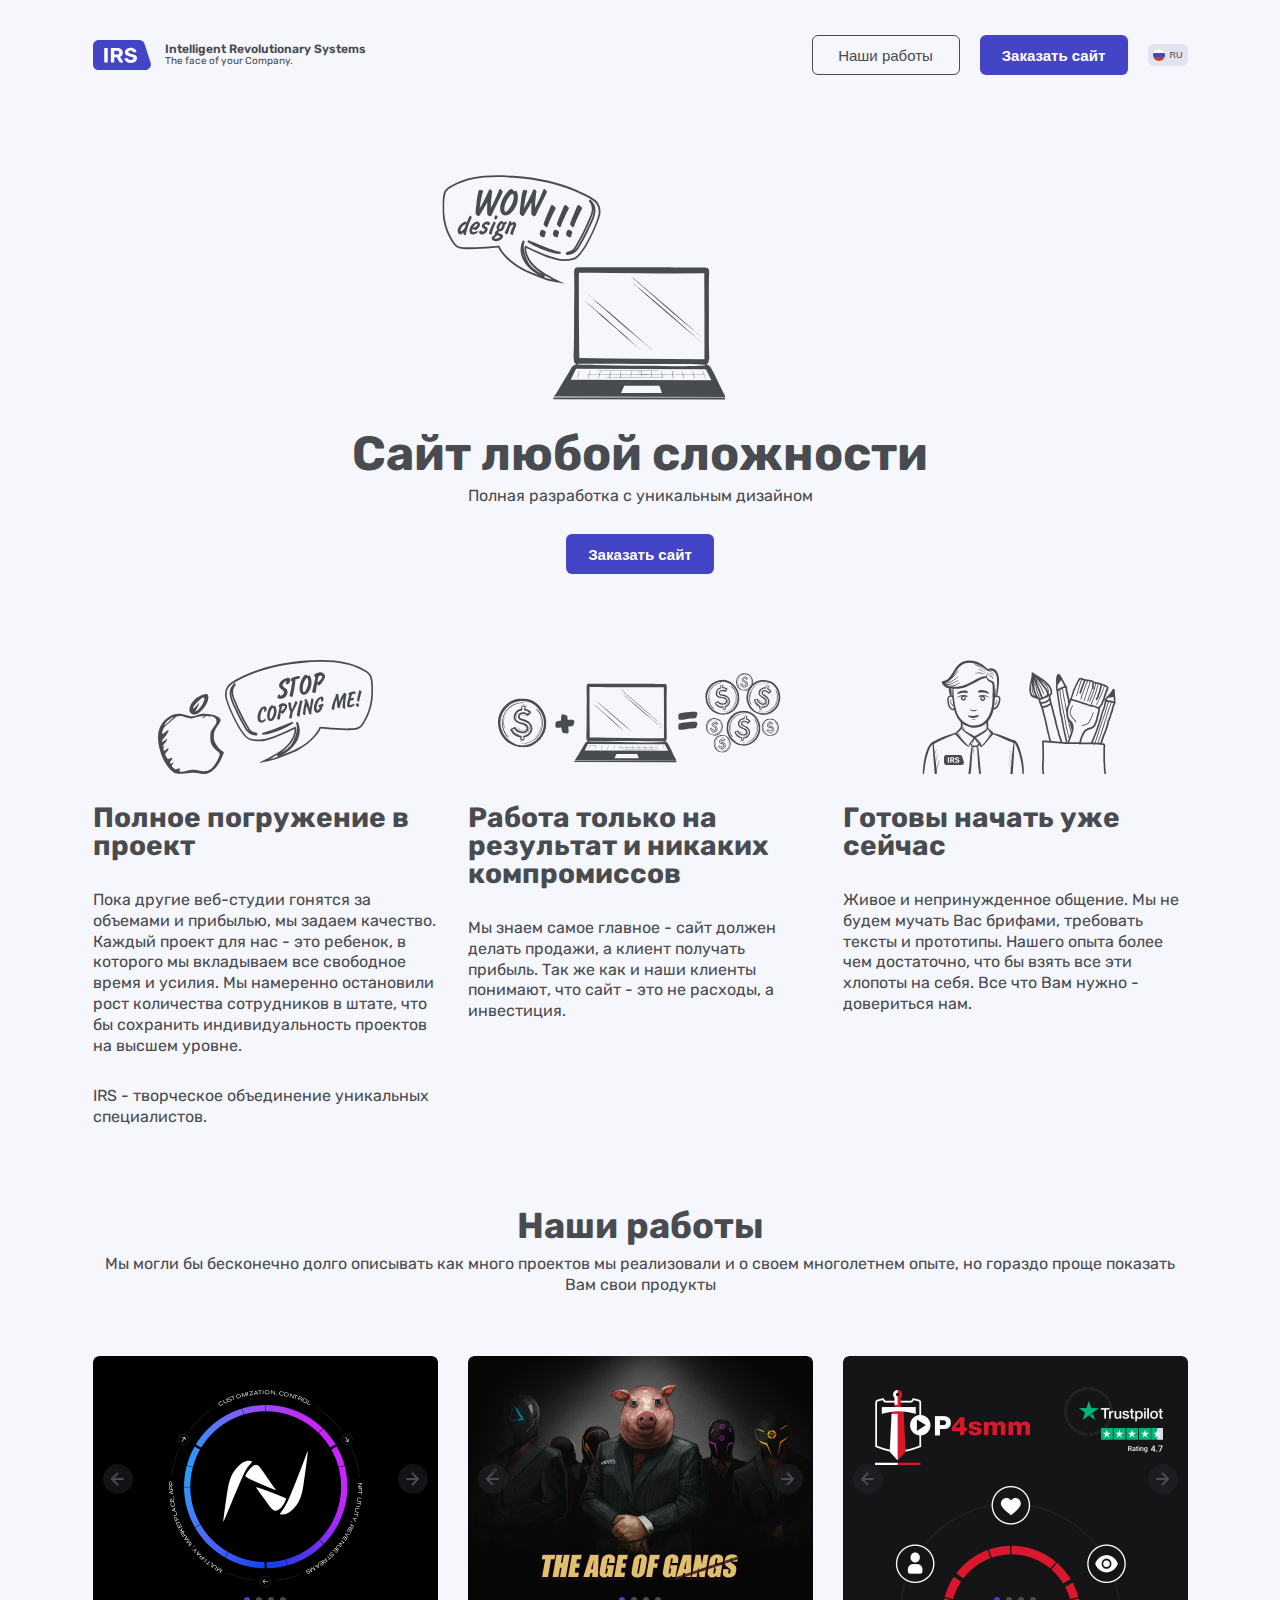
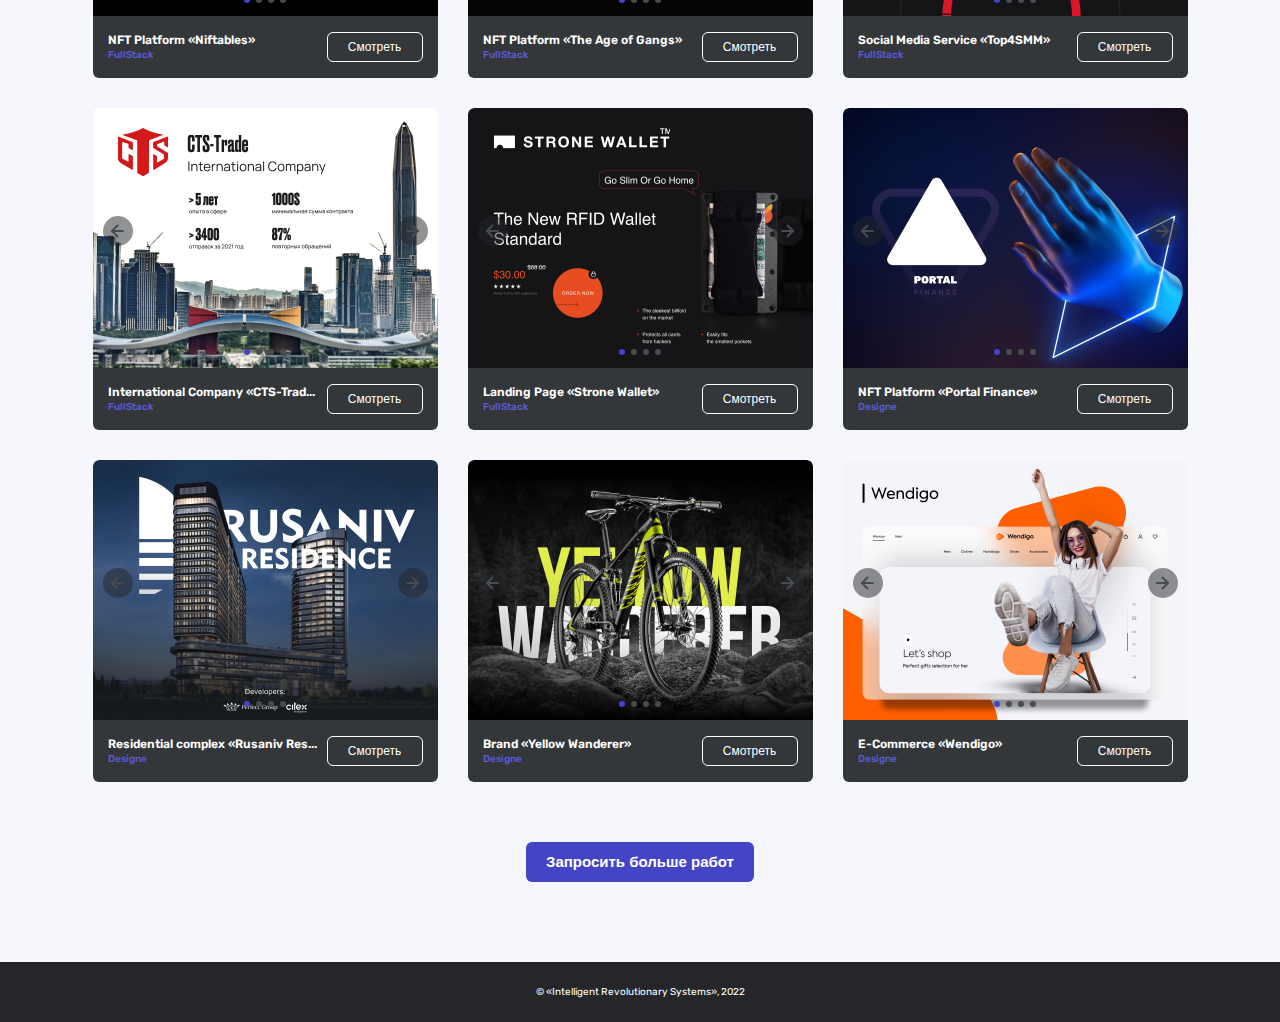
==== ru/index.html @ 2ea8321e "end" ====
<!DOCTYPE html>
<html lang="ru">

<head>
  <meta charset="UTF-8" />
  <meta http-equiv="X-UA-Compatible" content="IE=edge" />
  <meta name="viewport" content="width=device-width, initial-scale=1.0" />
  <title>Intelligent Revolutionary Systems</title>
  <link rel="stylesheet" href="../css/fonts.css" />
  <link rel="stylesheet" href="../css/style.css" />
  <link rel="stylesheet" href="../css/reset.css" />
  <link rel="stylesheet" href="../css/swiper.css" />
</head>

<body>
  <div class="social-container">
    <div class="social">
      <h2 class="social__title">Максимально <br> быстрая связь</h2>
      <span class="social__subtitle">Без ожидания</span>
      <div class="social__flex-container">

        <a href="https://wa.me/995591003896">
          <div class="social__flex-elem social__elem1">
            <div class="flex-elem__left-block">
              <img src="../img/social/whatsapp.svg" alt="whatsapp">
              <div class="span-container">
                 <span>WhatsApp</span>
              <span>+995 591 00 38 96</span>
              </div>
             
            </div>
            <img src="../img/social/whatsapp-qr.svg" class="flex-elem__qr">
          </div>
        </a>

        <a href="https://tlgg.ru/olegbtm">
          <div class="social__flex-elem social__elem2">
            <div class="flex-elem__left-block">
              <img src="../img/social/telegram.svg" alt="telegram">
              <div class="span-container">
              <span>Telegtam</span>
              <span>@olegbtm</span>
              </div>
            </div>
            <img src="../img/social/telegram-qr.svg" class="flex-elem__qr">
          </div>
        </a>

        <a href="webirsteam@gmail.com">
          <div class="social__flex-elem social__elem3">
            <div class="flex-elem__left-block">
              <img src="../img/social/mail.svg" alt="mail">
              <div class="span-container">
              <span>E-mail</span>
              <span>webirsteam@gmail.com</span>
              </div>
            </div>
            <img src="../img/social/mail-qr.svg" class="flex-elem__qr">
          </div>
        </a>

        <a href="https://www.instagram.com/webirs.io/">
          <div class="social__flex-elem social__elem4">
            <div class="flex-elem__left-block">
              <img src="../img/social/instagram.svg" alt="instagram">
              <div class="span-container">
              <span>Instagram</span>
              <span>@webIRS.io</span>
              </div>
            </div>
            <img src="../img/social/instagram-qr.svg" class="flex-elem__qr">
          </div>
        </a>

        <a href="https://www.behance.net/qipeer">
          <div class="social__flex-elem social__elem5">
            <div class="flex-elem__left-block">
              <img src="../img/social/behance.svg" alt="behance">
              <div class="span-container">
              <span>Behance</span>
              <span>@qipeer</span>
              </div>
            </div>
            <img src="../img/social/behance-qr.svg" class="flex-elem__qr">
          </div>
        </a>

      </div>
    </div>
  </div>
  <div class="wrapper">

    <header class="header container">
      <div class="language">
        <div class="language__ru">
        <img src="../img/header/ru.svg" alt="ru">
        <span>Русский</span>
      </div>
        <div onclick="document.location='../index.html'" class="language__en">
        <img src="../img/header/en.svg" alt="en">
        <span>English</span>
      </div>
      </div>
      <div class="header__left-block">
        <img src="../img/header/logo.svg" alt="irs" />
        <div class="header__logo-title">
          <span>Intelligent Revolutionary Systems</span>
          <span>The face of your Company.</span>
        </div>
      </div>
      <div class="header__right-block">
        <button onclick="document.location='#portfolio'">Наши работы</button>
        <button class="connection">Заказать сайт</button>
        <button class="lang_button">
          <img src="../img/header/ru.svg" alt="ru" />
          RU
        </button>
      </div>
    </header>
    <main class="main container">
      <img class="main__logo" src="../img/main/main-logo.svg" alt="design" />
      <h1 class="main__title">Сайт любой сложности</h1>
      <span class="main__subtitle">Полная разработка с уникальным дизайном</span>
      <button class="main__button connection">Заказать сайт</button>
    </main>
    <div class="about container">
      <div class="about__elem">
        <img src="../img/about/about-elem1.svg" />
        <h2>Полное погружение в проект</h2>
        <p>
          Пока другие веб-студии гонятся за объемами и прибылью, мы задаем
          качество. Каждый проект для нас - это ребенок, в которого мы
          вкладываем все свободное время и усилия. Мы намеренно остановили
          рост количества сотрудников в штате, что бы сохранить
          индивидуальность проектов на высшем уровне.
        </p>
        <p>IRS - творческое объединение уникальных специалистов.</p>
      </div>
      <div class="about__elem">
        <img src="../img/about/about-elem2.svg" />
        <h2>Работа только на результат и никаких компромиссов</h2>
        <p>
          Мы знаем самое главное - сайт должен делать продажи, а клиент
          получать прибыль. Так же как и наши клиенты понимают, что сайт - это
          не расходы, а инвестиция.
        </p>
      </div>
      <div class="about__elem">
        <img src="../img/about/about-elem3.svg" />
        <h2>Готовы начать уже сейчас</h2>
        <p>
          Живое и непринужденное общение. Мы не будем мучать Вас брифами,
          требовать тексты и прототипы. Нашего опыта более чем достаточно, что
          бы взять все эти хлопоты на себя. Все что Вам нужно - довериться
          нам.
        </p>
      </div>
    </div>
    <div class="portfolio container" id="portfolio">
      <h2 class="portfolio__title">Наши работы</h2>
      <span class="portfolio__subtitle">Мы могли бы бесконечно долго описывать как много проектов мы
        реализовали и о своем многолетнем опыте, но гораздо проще показать Вам
        свои продукты</span>
      <div class="portfolio__flex-container">
        <a href="https://www.niftables.com/" target="_blank">
        <div class="flex-elem">
          <div class="flex-elem__slider swiper">
            <div class="swiper-wrapper">
              <div class="swiper-slide">
                <img src="../img/portfolio/elem1/slide1.png" alt="" />
              </div>
              <div class="swiper-slide">
                <img src="../img/portfolio/elem1/slide2.png" alt="" />
              </div>
              <div class="swiper-slide">
                <img src="../img/portfolio/elem1/slide3.png" alt="" />
              </div>
              <div class="swiper-slide">
                <img src="../img/portfolio/elem1/slide4.png" alt="" />
              </div>
            </div>
            <div class="swiper-pagination"></div>
            <div class="swiper-button-prev"></div>
            <div class="swiper-button-next"></div>
          </div>
          <div class="flex-elem__information">
            <div class="flex-elem__description">
              <span class="flex-elem__title">NFT Platform «Niftables»</span>
              <span class="flex-elem__subtitle">FullStack</span>
            </div>
            <button class="flex-elem__button">Смотреть</button>
          </div>
        </div>
      </a>

      <a href="https://theageofgangs.io/" target="_blank">
        <div class="flex-elem">
          <div class="flex-elem__slider swiper">
            <div class="swiper-wrapper">
              <div class="swiper-slide">
                <img src="../img/portfolio/elem2/slide1.png" alt="" />
              </div>
              <div class="swiper-slide">
                <img src="../img/portfolio/elem2/slide2.png" alt="" />
              </div>
              <div class="swiper-slide">
                <img src="../img/portfolio/elem2/slide3.png" alt="" />
              </div>
              <div class="swiper-slide">
                <img src="../img/portfolio/elem2/slide4.png" alt="" />
              </div>
            </div>
            <div class="swiper-pagination"></div>
            <div class="swiper-button-prev"></div>
            <div class="swiper-button-next"></div>
          </div>
          <div class="flex-elem__information">
            <div class="flex-elem__description">
              <span class="flex-elem__title">NFT Platform «The Age of Gangs»</span>
              <span class="flex-elem__subtitle">FullStack</span>
            </div>
            <button class="flex-elem__button">Смотреть</button>
          </div>
        </div>
      </a>

      <a href="https://top4smm.com/" target="_blank">
        <div class="flex-elem">
          <div class="flex-elem__slider swiper">
            <div class="swiper-wrapper">
              <div class="swiper-slide">
                <img src="../img/portfolio/elem3/slide1.png" alt="" />
              </div>
              <div class="swiper-slide">
                <img src="../img/portfolio/elem3/slide2.png" alt="" />
              </div>
              <div class="swiper-slide">
                <img src="../img/portfolio/elem3/slide3.png" alt="" />
              </div>
              <div class="swiper-slide">
                <img src="../img/portfolio/elem3/slide4.png" alt="" />
              </div>
            </div>
            <div class="swiper-pagination"></div>
            <div class="swiper-button-prev"></div>
            <div class="swiper-button-next"></div>
          </div>
          <div class="flex-elem__information">
            <div class="flex-elem__description">
              <span class="flex-elem__title">Social Media Service «Top4SMM»</span>
              <span class="flex-elem__subtitle">FullStack</span>
            </div>
            <button class="flex-elem__button">Смотреть</button>
          </div>
        </div>
      </a>

      <a href="https://cts-trade.com/" target="_blank">
        <div class="flex-elem">
          <div class="flex-elem__slider swiper">
            <div class="swiper-wrapper">
              <div class="swiper-slide">
                <img src="../img/portfolio/elem4/slide1.png" alt="" />
              </div>
              <div class="swiper-slide">
                <img src="../img/portfolio/elem4/slide2.png" alt="" />
              </div>
              <div class="swiper-slide">
                <img src="../img/portfolio/elem4/slide3.png" alt="" />
              </div>
              <div class="swiper-slide">
                <img src="../img/portfolio/elem4/slide4.png" alt="" />
              </div>
            </div>
            <div class="swiper-pagination"></div>
            <div class="swiper-button-prev"></div>
            <div class="swiper-button-next"></div>
          </div>
          <div class="flex-elem__information">
            <div class="flex-elem__description">
              <span class="flex-elem__title">International Company «CTS-Trad...</span>
              <span class="flex-elem__subtitle">FullStack</span>
            </div>
            <button class="flex-elem__button">Смотреть</button>
          </div>
        </div>
      </a>

      <a href="https://stronewallet.com/" target="_blank">
        <div class="flex-elem">
          <div class="flex-elem__slider swiper">
            <div class="swiper-wrapper">
              <div class="swiper-slide">
                <img src="../img/portfolio/elem5/slide1.png" alt="" />
              </div>
              <div class="swiper-slide">
                <img src="../img/portfolio/elem5/slide2.png" alt="" />
              </div>
              <div class="swiper-slide">
                <img src="../img/portfolio/elem5/slide3.png" alt="" />
              </div>
              <div class="swiper-slide">
                <img src="../img/portfolio/elem5/slide4.png" alt="" />
              </div>
            </div>
            <div class="swiper-pagination"></div>
            <div class="swiper-button-prev"></div>
            <div class="swiper-button-next"></div>
          </div>
          <div class="flex-elem__information">
            <div class="flex-elem__description">
              <span class="flex-elem__title">Landing Page «Strone Wallet»</span>
              <span class="flex-elem__subtitle">FullStack</span>
            </div>
            <button class="flex-elem__button">Смотреть</button>
          </div>
        </div>
      </a>

      <a href="https://www.behance.net/gallery/133855119/Portal-Finance-NFT" target="_blank">
        <div class="flex-elem">
          <div class="flex-elem__slider swiper">
            <div class="swiper-wrapper">
              <div class="swiper-slide">
                <img src="../img/portfolio/elem6/slide1.png" alt="" />
              </div>
              <div class="swiper-slide">
                <img src="../img/portfolio/elem6/slide2.png" alt="" />
              </div>
              <div class="swiper-slide">
                <img src="../img/portfolio/elem6/slide3.png" alt="" />
              </div>
              <div class="swiper-slide">
                <img src="../img/portfolio/elem6/slide4.png" alt="" />
              </div>
            </div>
            <div class="swiper-pagination"></div>
            <div class="swiper-button-prev"></div>
            <div class="swiper-button-next"></div>
          </div>
          <div class="flex-elem__information">
            <div class="flex-elem__description">
              <span class="flex-elem__title">NFT Platform «Portal Finance»</span>
              <span class="flex-elem__subtitle">Designe</span>
            </div>
            <button class="flex-elem__button">Смотреть</button>
          </div>
        </div>
      </a>

      <a href="https://www.behance.net/gallery/110155755/Rusaniv-Residence" target="_blank">
        <div class="flex-elem">
          <div class="flex-elem__slider swiper">
            <div class="swiper-wrapper">
              <div class="swiper-slide">
                <img src="../img/portfolio/elem7/slide1.png" alt="" />
              </div>
              <div class="swiper-slide">
                <img src="../img/portfolio/elem7/slide2.png" alt="" />
              </div>
              <div class="swiper-slide">
                <img src="../img/portfolio/elem7/slide3.png" alt="" />
              </div>
              <div class="swiper-slide">
                <img src="../img/portfolio/elem7/slide4.png" alt="" />
              </div>
            </div>
            <div class="swiper-pagination"></div>
            <div class="swiper-button-prev"></div>
            <div class="swiper-button-next"></div>
          </div>
          <div class="flex-elem__information">
            <div class="flex-elem__description">
              <span class="flex-elem__title">Residential complex «Rusaniv Res...</span>
              <span class="flex-elem__subtitle">Designe</span>
            </div>
            <button class="flex-elem__button">Смотреть</button>
          </div>
        </div>
      </a>

      <a href="https://www.behance.net/gallery/110313809/Yellow-Wanderer" target="_blank">
        <div class="flex-elem">
          <div class="flex-elem__slider swiper">
            <div class="swiper-wrapper">
              <div class="swiper-slide">
                <img src="../img/portfolio/elem8/slide1.png" alt="" />
              </div>
              <div class="swiper-slide">
                <img src="../img/portfolio/elem8/slide2.png" alt="" />
              </div>
              <div class="swiper-slide">
                <img src="../img/portfolio/elem8/slide3.png" alt="" />
              </div>
              <div class="swiper-slide">
                <img src="../img/portfolio/elem8/slide4.png" alt="" />
              </div>
            </div>
            <div class="swiper-pagination"></div>
            <div class="swiper-button-prev"></div>
            <div class="swiper-button-next"></div>
          </div>
          <div class="flex-elem__information">
            <div class="flex-elem__description">
              <span class="flex-elem__title">Brand «Yellow Wanderer»</span>
              <span class="flex-elem__subtitle">Designe</span>
            </div>
            <button class="flex-elem__button">Смотреть</button>
          </div>
        </div>
      </a>

      <a href="https://www.behance.net/gallery/109546299/Wendigo" target="_blank">
        <div class="flex-elem">
          <div class="flex-elem__slider swiper">
            <div class="swiper-wrapper">
              <div class="swiper-slide">
                <img src="../img/portfolio/elem9/slide1.png" alt="" />
              </div>
              <div class="swiper-slide">
                <img src="../img/portfolio/elem9/slide2.png" alt="" />
              </div>
              <div class="swiper-slide">
                <img src="../img/portfolio/elem9/slide3.png" alt="" />
              </div>
              <div class="swiper-slide">
                <img src="../img/portfolio/elem9/slide4.png" alt="" />
              </div>
            </div>
            <div class="swiper-pagination"></div>
            <div class="swiper-button-prev"></div>
            <div class="swiper-button-next"></div>
          </div>
          <div class="flex-elem__information">
            <div class="flex-elem__description">
              <span class="flex-elem__title">E-Commerce «Wendigo»</span>
              <span class="flex-elem__subtitle">Designe</span>
            </div>
            <button class="flex-elem__button">Смотреть</button>
          </div>
        </div>
      </a>

      </div>
      <button class="portfolio__button connection">Запросить больше работ</button>
    </div>
    <footer class="footer">
      <span class="footer__description">© «Intelligent Revolutionary Systems», 2022</span>
    </footer>
  </div>
  <div class="wrapper-mobile">
    <header class="header-mobile">
      <div class="language">
        <div class="language__ru">
        <img src="../img/header/ru.svg" alt="ru">
        <span>Русский</span>
      </div>
        <div onclick="document.location='../index.html'" class="language__en">
        <img src="../img/header/en.svg" alt="en">
        <span>English</span>
      </div>
      </div>
      <div class="header-mobile__left-block">
        <img src="../img/header/logo.svg" alt="irs" />
        <div class="header__logo-title">
          <span>Intelligent Revolutionary Systems</span>
          <span>The face of your Company.</span>
        </div>
      </div>
      <div class="header-mobile__right-block">
        <button class="lang_button">
          <img src="../img/header/ru.svg" alt="ru" />
          RU
        </button>
      </div>
    </header>
    <main class="main-mobile">
      <div class="swiper main-mobile__slider">
        <!-- Дополнительная обязательная оболочка -->
        <div class="swiper-wrapper">
          <!-- Слайды -->
          <div class="swiper-slide">
            <img class="main-mobile__logo" src="../img/main/main-logo.svg" alt="design" />
            <h1 class="main-mobile__title">Сайт любой сложности</h1>
            <span class="main-mobile__subtitle">
              Полная разработка с уникальным дизайном</span>
            <img src="../img/main/hand.svg" alt="hand" class="hand">
          </div>
          <div class="swiper-slide">
            <img class="main-mobile__slide-logo" src="../img/about/about-elem1.svg">
            <h2>Полное погружение в проект</h2>
            <p>Пока другие веб-студии гонятся за объемами и прибылью, <span>мы задаем качество.</span> Каждый проект для
              нас - это
              ребенок, в которого мы вкладываем все свободное время и усилия. Мы намеренно остановили рост количества
              сотрудников в штате, что бы сохранить индивидуальность проектов на высшем уровне. </p>
            <p>
              IRS - творческое объединение уникальных специалистов. </p>
          </div>
          <div class="swiper-slide">
            <img class="main-mobile__slide-logo" src="../img/about/about-elem2.svg">
            <h2>Работа только на результат и никаких компромиссов</h2>
            <p>Мы знаем самое главное - сайт должен делать продажи, а клиент получать прибыль. Так же как и наши клиенты
              понимают, что сайт - это не расходы, а инвестиция. </p>
          </div>
          <div class="swiper-slide">
            <img class="main-mobile__slide-logo" src="../img/about/about-elem3.svg">
            <h2>Готовы начать уже сейчас</h2>
            <p>Живое и непринужденное общение. Мы не будем мучать Вас брифами, требовать тексты и прототипы. Нашего
              опыта более чем достаточно, что бы взять все эти хлопоты на себя. Все что Вам нужно - довериться нам. </p>
          </div>
        </div>
        <!-- Если нам нужна нумерация страниц -->
        <div class="swiper-pagination mobile-pagination"></div>
      </div>
    </main>
    <footer class="footer-mobile">
      <button class="connection" >Заказать сайт</button>
      <button onclick="document.location='../portfolio.html'">Наши работы</button>
    </footer>


  </div>
  </div>
  <script src="../swiper.js"></script>
  <script src="../script.js"></script>
</body>

</html>
---- css/fonts.css ----
/* rubik-regular - latin_cyrillic */
@font-face {
    font-family: "Rubik";
    font-style: normal;
    font-weight: 400;
    src: url("../fonts/rubik-v19-latin_cyrillic-regular.eot"); /* IE9 Compat Modes */
    src: local(""),
      url("../fonts/rubik-v19-latin_cyrillic-regular.eot?#iefix")
        format("embedded-opentype"),
      /* IE6-IE8 */ url("../fonts/rubik-v19-latin_cyrillic-regular.woff2")
        format("woff2"),
      /* Super Modern Browsers */
        url("../fonts/rubik-v19-latin_cyrillic-regular.woff") format("woff"),
      /* Modern Browsers */ url("../fonts/rubik-v19-latin_cyrillic-regular.ttf")
        format("truetype"),
      /* Safari, Android, iOS */
        url("../fonts/rubik-v19-latin_cyrillic-regular.svg#Rubik") format("svg"); /* Legacy iOS */
  }
  /* rubik-500 - latin_cyrillic */
  @font-face {
    font-family: "Rubik";
    font-style: normal;
    font-weight: 500;
    src: url("../fonts/rubik-v19-latin_cyrillic-500.eot"); /* IE9 Compat Modes */
    src: local(""),
      url("../fonts/rubik-v19-latin_cyrillic-500.eot?#iefix")
        format("embedded-opentype"),
      /* IE6-IE8 */ url("../fonts/rubik-v19-latin_cyrillic-500.woff2")
        format("woff2"),
      /* Super Modern Browsers */
        url("../fonts/rubik-v19-latin_cyrillic-500.woff") format("woff"),
      /* Modern Browsers */ url("../fonts/rubik-v19-latin_cyrillic-500.ttf")
        format("truetype"),
      /* Safari, Android, iOS */
        url("../fonts/rubik-v19-latin_cyrillic-500.svg#Rubik") format("svg"); /* Legacy iOS */
  }
  /* rubik-600 - latin_cyrillic */
  @font-face {
    font-family: "Rubik";
    font-style: normal;
    font-weight: 600;
    src: url("../fonts/rubik-v19-latin_cyrillic-600.eot"); /* IE9 Compat Modes */
    src: local(""),
      url("../fonts/rubik-v19-latin_cyrillic-600.eot?#iefix")
        format("embedded-opentype"),
      /* IE6-IE8 */ url("../fonts/rubik-v19-latin_cyrillic-600.woff2")
        format("woff2"),
      /* Super Modern Browsers */
        url("../fonts/rubik-v19-latin_cyrillic-600.woff") format("woff"),
      /* Modern Browsers */ url("../fonts/rubik-v19-latin_cyrillic-600.ttf")
        format("truetype"),
      /* Safari, Android, iOS */
        url("../fonts/rubik-v19-latin_cyrillic-600.svg#Rubik") format("svg"); /* Legacy iOS */
  }
  /* rubik-700 - latin_cyrillic */
  @font-face {
    font-family: "Rubik";
    font-style: normal;
    font-weight: 700;
    src: url("../fonts/rubik-v19-latin_cyrillic-700.eot"); /* IE9 Compat Modes */
    src: local(""),
      url("../fonts/rubik-v19-latin_cyrillic-700.eot?#iefix")
        format("embedded-opentype"),
      /* IE6-IE8 */ url("../fonts/rubik-v19-latin_cyrillic-700.woff2")
        format("woff2"),
      /* Super Modern Browsers */
        url("../fonts/rubik-v19-latin_cyrillic-700.woff") format("woff"),
      /* Modern Browsers */ url("../fonts/rubik-v19-latin_cyrillic-700.ttf")
        format("truetype"),
      /* Safari, Android, iOS */
        url("../fonts/rubik-v19-latin_cyrillic-700.svg#Rubik") format("svg"); /* Legacy iOS */
  }
---- css/style.css ----
@-webkit-keyframes hand {
  0% {
    -webkit-transform: translateY(0px);
            transform: translateY(0px);
  }
  50% {
    -webkit-transform: translateY(20px);
            transform: translateY(20px);
  }
  100% {
    -webkit-transform: translateY(0px);
            transform: translateY(0px);
  }
}

@keyframes hand {
  0% {
    -webkit-transform: translateY(0px);
            transform: translateY(0px);
  }
  50% {
    -webkit-transform: translateY(20px);
            transform: translateY(20px);
  }
  100% {
    -webkit-transform: translateY(0px);
            transform: translateY(0px);
  }
}

.container {
  width: 1095px;
  margin: 0 auto;
}

a {
  text-decoration: none;
}

a :focus {
  outline: 0;
}

button {
  cursor: pointer;
  padding: 0;
  display: -webkit-box;
  display: -ms-flexbox;
  display: flex;
  -webkit-box-align: center;
      -ms-flex-align: center;
          align-items: center;
  -webkit-box-pack: center;
      -ms-flex-pack: center;
          justify-content: center;
  -webkit-transition: 0.3s;
  transition: 0.3s;
}

* {
  -webkit-box-sizing: border-box;
          box-sizing: border-box;
  -webkit-tap-highlight-color: rgba(0, 0, 0, 0);
}

body {
  background-color: #F6F6FD;
  font-family: Rubik;
  font-style: normal;
  color: #484b50;
}

body .wrapper-mobile {
  position: relative;
  display: none;
  padding: 0 15px 15px 15px;
  width: 100%;
  height: calc(var(--vh, 1vh) * 100);
  -webkit-box-orient: vertical;
  -webkit-box-direction: normal;
      -ms-flex-direction: column;
          flex-direction: column;
  -webkit-box-pack: justify;
      -ms-flex-pack: justify;
          justify-content: space-between;
}

body .wrapper-mobile .header-mobile {
  height: 62px;
  display: -webkit-box;
  display: -ms-flexbox;
  display: flex;
  -webkit-box-pack: justify;
      -ms-flex-pack: justify;
          justify-content: space-between;
  -webkit-box-align: center;
      -ms-flex-align: center;
          align-items: center;
}

body .wrapper-mobile .header-mobile .language {
  position: absolute;
  display: none;
  -webkit-box-orient: vertical;
  -webkit-box-direction: normal;
      -ms-flex-direction: column;
          flex-direction: column;
  right: 15px;
  top: 41px;
  z-index: 2;
  background: #E3E3F0;
  border-radius: 6px;
}

body .wrapper-mobile .header-mobile .language.active {
  display: -webkit-box;
  display: -ms-flexbox;
  display: flex;
}

body .wrapper-mobile .header-mobile .language .language__ru,
body .wrapper-mobile .header-mobile .language .language__en {
  width: 130px;
  height: 40px;
  display: -webkit-box;
  display: -ms-flexbox;
  display: flex;
  -webkit-box-align: center;
      -ms-flex-align: center;
          align-items: center;
  gap: 10px;
  padding: 0 15px;
}

body .wrapper-mobile .header-mobile .language .language__ru img,
body .wrapper-mobile .header-mobile .language .language__en img {
  width: 18px;
  border-radius: 100%;
}

body .wrapper-mobile .header-mobile .language .language__ru span,
body .wrapper-mobile .header-mobile .language .language__en span {
  font-weight: 400;
  font-size: 14px;
}

body .wrapper-mobile .header-mobile .language .language__ru:hover,
body .wrapper-mobile .header-mobile .language .language__en:hover {
  -webkit-transition: .3s;
  transition: .3s;
  cursor: pointer;
  background-color: #FFFFFF;
}

body .wrapper-mobile .header-mobile .language .language__ru {
  border-radius: 6px 6px 0 0;
  border-bottom: 1px #D6D6E0 solid;
}

body .wrapper-mobile .header-mobile .language .language__ru:hover {
  border-radius: 6px 6px 0 0;
}

body .wrapper-mobile .header-mobile .header-mobile__left-block {
  display: -webkit-box;
  display: -ms-flexbox;
  display: flex;
  -webkit-box-align: center;
      -ms-flex-align: center;
          align-items: center;
  gap: 10px;
}

body .wrapper-mobile .header-mobile .header-mobile__left-block img {
  width: 62px;
}

body .wrapper-mobile .header-mobile .header-mobile__left-block .header__logo-title {
  display: -webkit-box;
  display: -ms-flexbox;
  display: flex;
  -webkit-box-orient: vertical;
  -webkit-box-direction: normal;
      -ms-flex-direction: column;
          flex-direction: column;
}

body .wrapper-mobile .header-mobile .header-mobile__left-block .header__logo-title span:first-child {
  font-weight: 600;
  font-size: 12px;
}

body .wrapper-mobile .header-mobile .header-mobile__left-block .header__logo-title span:last-child {
  font-weight: 400;
  font-size: 10px;
}

body .wrapper-mobile .header-mobile .header-mobile__right-block button {
  width: 40px;
  height: 22px;
  display: -webkit-box;
  display: -ms-flexbox;
  display: flex;
  -webkit-box-align: center;
      -ms-flex-align: center;
          align-items: center;
  -webkit-box-pack: center;
      -ms-flex-pack: center;
          justify-content: center;
  gap: 5px;
  font-weight: 500;
  font-size: 9px;
  border: none;
  background: #e3e3f0;
  border-radius: 6px;
  color: #484b50;
}

body .wrapper-mobile .header-mobile .header-mobile__right-block button img {
  width: 12px;
  border-radius: 32px;
}

body .wrapper-mobile .main-mobile {
  width: auto;
  max-width: 630px;
  margin: 0 auto;
}

body .wrapper-mobile .main-mobile .main-mobile__slider {
  height: calc(var(--vh, 1vh) * 83);
}

body .wrapper-mobile .main-mobile .main-mobile__slider .swiper-wrapper .swiper-slide {
  padding: 21px;
  display: -webkit-box;
  display: -ms-flexbox;
  display: flex;
  -webkit-box-align: center;
      -ms-flex-align: center;
          align-items: center;
  -webkit-box-pack: center;
      -ms-flex-pack: center;
          justify-content: center;
  -webkit-box-orient: vertical;
  -webkit-box-direction: normal;
      -ms-flex-direction: column;
          flex-direction: column;
}

body .wrapper-mobile .main-mobile .main-mobile__slider .swiper-wrapper .swiper-slide .main-mobile__logo {
  width: 283px;
}

body .wrapper-mobile .main-mobile .main-mobile__slider .swiper-wrapper .swiper-slide .main-mobile__title {
  margin: 30px 0 0 0;
  font-weight: 700;
  font-size: 36px;
  text-align: center;
}

body .wrapper-mobile .main-mobile .main-mobile__slider .swiper-wrapper .swiper-slide .main-mobile__subtitle {
  font-weight: 400;
  font-size: 16px;
  line-height: 130%;
  text-align: center;
  margin: 10px 0 0 0;
}

body .wrapper-mobile .main-mobile .main-mobile__slider .swiper-wrapper .swiper-slide .hand {
  margin: 30px 0 0 0;
  width: 25px;
  -webkit-animation: hand 1.5s linear infinite;
          animation: hand 1.5s linear infinite;
}

body .wrapper-mobile .main-mobile .main-mobile__slider .swiper-wrapper .swiper-slide .main-mobile__slide-logo {
  width: 309px;
}

body .wrapper-mobile .main-mobile .main-mobile__slider .swiper-wrapper .swiper-slide h2 {
  margin: 30px auto 0 0;
  font-weight: 700;
  font-size: 28px;
}

body .wrapper-mobile .main-mobile .main-mobile__slider .swiper-wrapper .swiper-slide p {
  margin: 30px auto 0 0;
  font-weight: 400;
  font-size: 16px;
  line-height: 130%;
}

body .wrapper-mobile .main-mobile .main-mobile__slider .swiper-wrapper .swiper-slide p span {
  font-weight: 600;
}

body .wrapper-mobile .main-mobile .main-mobile__slider .mobile-pagination {
  position: fixed;
  left: 15px;
  right: auto;
}

body .wrapper-mobile .main-mobile .main-mobile__slider .mobile-pagination .swiper-pagination-bullet-active {
  background: #4444c7;
}

body .wrapper-mobile .footer-mobile {
  padding: 15px 0 0 0;
  display: -webkit-box;
  display: -ms-flexbox;
  display: flex;
  -webkit-box-align: center;
      -ms-flex-align: center;
          align-items: center;
  -webkit-box-pack: justify;
      -ms-flex-pack: justify;
          justify-content: space-between;
  gap: 15px;
  border-radius: 6px;
}

body .wrapper-mobile .footer-mobile button {
  width: 100%;
  height: 40px;
  border: none;
  background: none;
  font-size: 15px;
  border-radius: 6px;
}

body .wrapper-mobile .footer-mobile button:first-child {
  background-color: #4444c7;
  font-weight: 600;
  color: #ffffff;
}

body .wrapper-mobile .footer-mobile button:first-child:hover {
  background-color: #5c5cdc;
}

body .wrapper-mobile .footer-mobile button:last-child {
  border: 1px solid #484b50;
  font-weight: 400;
  color: #484b50;
}

body .wrapper-mobile .footer-mobile button:last-child:hover {
  background-color: #484b50;
  color: #ffffff;
}

body .social-container {
  display: none;
}

body .social-container.active {
  position: fixed;
  top: 0;
  left: 0;
  width: 100%;
  height: 100%;
  z-index: 10;
  background: rgba(7, 7, 12, 0.8);
  -webkit-backdrop-filter: blur(3px);
          backdrop-filter: blur(3px);
  -webkit-box-align: center;
      -ms-flex-align: center;
          align-items: center;
  -webkit-box-pack: center;
      -ms-flex-pack: center;
          justify-content: center;
  display: -webkit-box;
  display: -ms-flexbox;
  display: flex;
}

body .social-container.active .social {
  width: 1160px;
  text-align: center;
}

body .social-container.active .social .social__title {
  font-weight: 700;
  font-size: 28px;
  color: #ffffff;
  margin: 0 0 10px 0;
}

body .social-container.active .social .social__title br {
  display: none;
}

body .social-container.active .social .social__subtitle {
  font-weight: 400;
  font-size: 16px;
  color: #ffffff;
}

body .social-container.active .social .social__flex-container {
  display: -webkit-box;
  display: -ms-flexbox;
  display: flex;
  -webkit-box-pack: justify;
      -ms-flex-pack: justify;
          justify-content: space-between;
  -webkit-box-align: center;
      -ms-flex-align: center;
          align-items: center;
  margin: 30px 0 0 0;
}

body .social-container.active .social .social__flex-container a .social__elem1 {
  width: 220px;
  background: -webkit-gradient(linear, left top, right top, from(#66ac3c), to(#3cac40));
  background: linear-gradient(90deg, #66ac3c 0%, #3cac40 100%);
}

body .social-container.active .social .social__flex-container a .social__elem2 {
  width: 220px;
  background: -webkit-gradient(linear, left top, right top, from(#5cabed), to(#5cc1ed));
  background: linear-gradient(90deg, #5cabed 0%, #5cc1ed 100%);
}

body .social-container.active .social .social__flex-container a .social__elem3 {
  width: 240px;
  background: -webkit-gradient(linear, left top, right top, from(#c76344), to(#c7a244)), -webkit-gradient(linear, left top, right top, from(#4444c7), to(#4469c7));
  background: linear-gradient(90deg, #c76344 0%, #c7a244 100%), linear-gradient(90deg, #4444c7 0%, #4469c7 100%);
}

body .social-container.active .social .social__flex-container a .social__elem4 {
  width: 220px;
  background: -webkit-gradient(linear, left top, right top, from(#df3023), to(#ac23a5));
  background: linear-gradient(90deg, #df3023 0%, #ac23a5 100%);
}

body .social-container.active .social .social__flex-container a .social__elem5 {
  width: 220px;
  background: -webkit-gradient(linear, left top, right top, from(#1769ff), to(#1720ff));
  background: linear-gradient(90deg, #1769ff 0%, #1720ff 100%);
  border-radius: 6px;
}

body .social-container.active .social .social__flex-container a .social__flex-elem {
  display: -webkit-box;
  display: -ms-flexbox;
  display: flex;
  -webkit-box-align: center;
      -ms-flex-align: center;
          align-items: center;
  -webkit-box-pack: justify;
      -ms-flex-pack: justify;
          justify-content: space-between;
  height: 88px;
  border-radius: 6px;
  background-repeat: no-repeat;
  background-position: center;
  overflow: hidden;
  padding: 0 15px;
  -webkit-transition: 0.2s;
  transition: 0.2s;
}

body .social-container.active .social .social__flex-container a .social__flex-elem:hover {
  -webkit-transform: scale(1.02);
          transform: scale(1.02);
}

body .social-container.active .social .social__flex-container a .social__flex-elem .flex-elem__left-block {
  display: -webkit-box;
  display: -ms-flexbox;
  display: flex;
  gap: 2px;
  -webkit-box-orient: vertical;
  -webkit-box-direction: normal;
      -ms-flex-direction: column;
          flex-direction: column;
  -webkit-box-align: start;
      -ms-flex-align: start;
          align-items: flex-start;
  gap: 2px;
}

body .social-container.active .social .social__flex-container a .social__flex-elem .flex-elem__left-block img {
  width: 24px;
}

body .social-container.active .social .social__flex-container a .social__flex-elem .flex-elem__left-block .span-container {
  display: -webkit-box;
  display: -ms-flexbox;
  display: flex;
  -webkit-box-orient: vertical;
  -webkit-box-direction: normal;
      -ms-flex-direction: column;
          flex-direction: column;
  -webkit-box-align: start;
      -ms-flex-align: start;
          align-items: flex-start;
  gap: 2px;
}

body .social-container.active .social .social__flex-container a .social__flex-elem .flex-elem__left-block .span-container span {
  font-weight: 400;
  font-size: 14px;
  color: #ffffff;
}

body .social-container.active .social .social__flex-container a .social__flex-elem .flex-elem__left-block .span-container span:last-child {
  font-size: 12px;
  line-height: 14px;
}

body .wrapper {
  padding: 35px 0 0 0;
  width: 100%;
  position: relative;
}

body .wrapper .header {
  display: -webkit-box;
  display: -ms-flexbox;
  display: flex;
  -webkit-box-align: center;
      -ms-flex-align: center;
          align-items: center;
  -webkit-box-pack: justify;
      -ms-flex-pack: justify;
          justify-content: space-between;
  position: relative;
}

body .wrapper .header .language {
  position: absolute;
  display: none;
  -webkit-box-orient: vertical;
  -webkit-box-direction: normal;
      -ms-flex-direction: column;
          flex-direction: column;
  right: 0;
  top: 41px;
  z-index: 2;
  background: #E3E3F0;
  border-radius: 6px;
}

body .wrapper .header .language.active {
  display: -webkit-box;
  display: -ms-flexbox;
  display: flex;
}

body .wrapper .header .language .language__ru,
body .wrapper .header .language .language__en {
  width: 130px;
  height: 40px;
  display: -webkit-box;
  display: -ms-flexbox;
  display: flex;
  -webkit-box-align: center;
      -ms-flex-align: center;
          align-items: center;
  gap: 10px;
  padding: 0 15px;
}

body .wrapper .header .language .language__ru img,
body .wrapper .header .language .language__en img {
  width: 18px;
  border-radius: 100%;
}

body .wrapper .header .language .language__ru span,
body .wrapper .header .language .language__en span {
  font-weight: 400;
  font-size: 14px;
}

body .wrapper .header .language .language__ru:hover,
body .wrapper .header .language .language__en:hover {
  -webkit-transition: .3s;
  transition: .3s;
  cursor: pointer;
  background-color: #FFFFFF;
}

body .wrapper .header .language .language__ru {
  border-radius: 6px 6px 0 0;
  border-bottom: 1px #D6D6E0 solid;
}

body .wrapper .header .language .language__ru:hover {
  border-radius: 6px 6px 0 0;
}

body .wrapper .header .header__left-block {
  display: -webkit-box;
  display: -ms-flexbox;
  display: flex;
  -webkit-box-align: center;
      -ms-flex-align: center;
          align-items: center;
  -webkit-box-pack: start;
      -ms-flex-pack: start;
          justify-content: flex-start;
  gap: 12px;
}

body .wrapper .header .header__left-block img {
  width: 60px;
}

body .wrapper .header .header__left-block .header__logo-title {
  display: -webkit-box;
  display: -ms-flexbox;
  display: flex;
  -webkit-box-align: start;
      -ms-flex-align: start;
          align-items: flex-start;
  -webkit-box-orient: vertical;
  -webkit-box-direction: normal;
      -ms-flex-direction: column;
          flex-direction: column;
  -webkit-box-pack: center;
      -ms-flex-pack: center;
          justify-content: center;
}

body .wrapper .header .header__left-block .header__logo-title span {
  font-weight: 600;
  font-size: 12px;
  line-height: 100%;
  display: -webkit-box;
  display: -ms-flexbox;
  display: flex;
  -webkit-box-align: center;
      -ms-flex-align: center;
          align-items: center;
}

body .wrapper .header .header__left-block .header__logo-title span:last-child {
  font-weight: 400;
  font-size: 10px;
  line-height: 120%;
}

body .wrapper .header .header__right-block {
  display: -webkit-box;
  display: -ms-flexbox;
  display: flex;
  -webkit-box-align: center;
      -ms-flex-align: center;
          align-items: center;
  -webkit-box-pack: end;
      -ms-flex-pack: end;
          justify-content: flex-end;
  gap: 20px;
}

body .wrapper .header .header__right-block button {
  width: 148px;
  height: 40px;
  border: 1px solid #484b50;
  border-radius: 6px;
  background: none;
  font-weight: 400;
  font-size: 15px;
  color: #484b50;
}

body .wrapper .header .header__right-block button:nth-child(1):hover {
  background: #484b50;
  color: #ffffff;
}

body .wrapper .header .header__right-block button:nth-child(2) {
  background-color: #4444c7;
  border: none;
  color: #ffffff;
  font-weight: 600;
}

body .wrapper .header .header__right-block button:nth-child(2):hover {
  background: #5c5cdc;
}

body .wrapper .header .header__right-block button:nth-child(3) {
  display: -webkit-box;
  display: -ms-flexbox;
  display: flex;
  -webkit-box-align: center;
      -ms-flex-align: center;
          align-items: center;
  width: 40px;
  height: 22px;
  -webkit-box-pack: center;
      -ms-flex-pack: center;
          justify-content: center;
  gap: 5px;
  font-weight: 500;
  font-size: 9px;
  border: none;
  background-color: #e3e3f0;
}

body .wrapper .header .header__right-block button:nth-child(3):hover {
  background: #ffffff;
}

body .wrapper .header .header__right-block button:nth-child(3) img {
  border-radius: 50%;
  width: 12px;
}

body .wrapper .main {
  padding: 100px 0 0 0;
  display: -webkit-box;
  display: -ms-flexbox;
  display: flex;
  -webkit-box-orient: vertical;
  -webkit-box-direction: normal;
      -ms-flex-direction: column;
          flex-direction: column;
  -webkit-box-align: center;
      -ms-flex-align: center;
          align-items: center;
  -webkit-box-pack: center;
      -ms-flex-pack: center;
          justify-content: center;
}

body .wrapper .main .main__logo {
  width: 283px;
  -webkit-transform: translateX(-20%);
          transform: translateX(-20%);
}

body .wrapper .main .main__title {
  font-weight: 700;
  font-size: 48px;
  margin: 30px 0 0 0;
}

body .wrapper .main .main__subtitle {
  font-weight: 400;
  font-size: 16px;
  margin: 10px 0 0 0;
}

body .wrapper .main .main__button {
  margin: 30px 0 0 0;
  width: 148px;
  height: 40px;
  border-radius: 6px;
  font-weight: 600;
  font-size: 15px;
  background-color: #4444c7;
  border: none;
  color: #ffffff;
}

body .wrapper .main .main__button:hover {
  background: #5c5cdc;
}

body .wrapper .about {
  padding: 86px 0 0 0;
  display: -webkit-box;
  display: -ms-flexbox;
  display: flex;
  -webkit-box-pack: justify;
      -ms-flex-pack: justify;
          justify-content: space-between;
}

body .wrapper .about .about__elem {
  display: -webkit-box;
  display: -ms-flexbox;
  display: flex;
  -webkit-box-orient: vertical;
  -webkit-box-direction: normal;
      -ms-flex-direction: column;
          flex-direction: column;
  width: 345px;
  gap: 30px;
}

body .wrapper .about .about__elem img {
  width: 345px;
}

body .wrapper .about .about__elem h2 {
  font-weight: 700;
  font-size: 28px;
  line-height: 100%;
}

body .wrapper .about .about__elem p {
  font-weight: 400;
  font-size: 16px;
  line-height: 130%;
}

body .wrapper .portfolio {
  padding: 80px 0 0 0;
  display: -webkit-box;
  display: -ms-flexbox;
  display: flex;
  -webkit-box-orient: vertical;
  -webkit-box-direction: normal;
      -ms-flex-direction: column;
          flex-direction: column;
  -webkit-box-align: center;
      -ms-flex-align: center;
          align-items: center;
}

body .wrapper .portfolio .portfolio__title {
  font-weight: 700;
  font-size: 36px;
}

body .wrapper .portfolio .portfolio__subtitle {
  margin: 10px 0 0 0;
  font-weight: 400;
  font-size: 16px;
  line-height: 130%;
  text-align: center;
}

body .wrapper .portfolio .portfolio__flex-container {
  margin: 30px 0 0 0;
  display: -webkit-box;
  display: -ms-flexbox;
  display: flex;
  -ms-flex-wrap: wrap;
      flex-wrap: wrap;
  -webkit-box-pack: justify;
      -ms-flex-pack: justify;
          justify-content: space-between;
}

body .wrapper .portfolio .portfolio__flex-container .flex-elem {
  margin: 30px 0 0 0;
  width: 345px;
  height: 322px;
  border-radius: 6px;
  overflow: hidden;
}

body .wrapper .portfolio .portfolio__flex-container .flex-elem .flex-elem__slider {
  width: 100%;
  height: 260px;
}

body .wrapper .portfolio .portfolio__flex-container .flex-elem .flex-elem__slider:hover .swiper-button-next,
body .wrapper .portfolio .portfolio__flex-container .flex-elem .flex-elem__slider:hover .swiper-button-prev {
  background-image: url(../img/portfolio/arrow-white.svg);
}

body .wrapper .portfolio .portfolio__flex-container .flex-elem .flex-elem__slider .swiper-wrapper .swiper-slide:hover {
  cursor: pointer;
}

body .wrapper .portfolio .portfolio__flex-container .flex-elem .flex-elem__slider .swiper-wrapper .swiper-slide img {
  display: block;
  width: 100%;
  border-radius: 6px 6px 0 0;
}

body .wrapper .portfolio .portfolio__flex-container .flex-elem .flex-elem__slider .swiper-button-prev,
body .wrapper .portfolio .portfolio__flex-container .flex-elem .flex-elem__slider .swiper-button-next {
  background: rgba(36, 38, 41, 0.5);
  width: 30px;
  height: 30px;
  border-radius: 100%;
  background-repeat: no-repeat;
  background-position: center;
  -webkit-transition: 0.3s;
  transition: 0.3s;
}

body .wrapper .portfolio .portfolio__flex-container .flex-elem .flex-elem__slider .swiper-button-prev:hover,
body .wrapper .portfolio .portfolio__flex-container .flex-elem .flex-elem__slider .swiper-button-next:hover {
  background-color: #5c5cdc;
}

body .wrapper .portfolio .portfolio__flex-container .flex-elem .flex-elem__slider .swiper-button-prev::after,
body .wrapper .portfolio .portfolio__flex-container .flex-elem .flex-elem__slider .swiper-button-next::after {
  content: "";
}

body .wrapper .portfolio .portfolio__flex-container .flex-elem .flex-elem__slider .swiper-button-prev {
  background-image: url(../img/portfolio/arrow-grey.svg);
}

body .wrapper .portfolio .portfolio__flex-container .flex-elem .flex-elem__slider .swiper-button-next {
  background-image: url(../img/portfolio/arrow-grey.svg);
  -webkit-transform: rotate(180deg);
          transform: rotate(180deg);
}

body .wrapper .portfolio .portfolio__flex-container .flex-elem .flex-elem__slider .swiper-pagination .swiper-pagination-bullet {
  opacity: 1;
  background: #484b50;
  width: 6px;
  height: 6px;
  margin: 0 3px;
}

body .wrapper .portfolio .portfolio__flex-container .flex-elem .flex-elem__slider .swiper-pagination .swiper-pagination-bullet.swiper-pagination-bullet-active {
  background-color: #4444c7;
}

body .wrapper .portfolio .portfolio__flex-container .flex-elem .flex-elem__information {
  width: 100%;
  height: 62px;
  background-color: #33373a;
  display: -webkit-box;
  display: -ms-flexbox;
  display: flex;
  -webkit-box-align: center;
      -ms-flex-align: center;
          align-items: center;
  -webkit-box-pack: justify;
      -ms-flex-pack: justify;
          justify-content: space-between;
  padding: 0 15px;
}

body .wrapper .portfolio .portfolio__flex-container .flex-elem .flex-elem__information .flex-elem__description {
  display: -webkit-box;
  display: -ms-flexbox;
  display: flex;
  -webkit-box-orient: vertical;
  -webkit-box-direction: normal;
      -ms-flex-direction: column;
          flex-direction: column;
}

body .wrapper .portfolio .portfolio__flex-container .flex-elem .flex-elem__information .flex-elem__description .flex-elem__title {
  font-weight: 600;
  font-size: 12px;
  color: #ffffff;
}

body .wrapper .portfolio .portfolio__flex-container .flex-elem .flex-elem__information .flex-elem__description .flex-elem__subtitle {
  margin: 4px 0 0 0;
  font-weight: 500;
  font-size: 10px;
  color: #5c5cdc;
}

body .wrapper .portfolio .portfolio__flex-container .flex-elem .flex-elem__information .flex-elem__button {
  width: 96px;
  height: 30px;
  border: 1px solid #ffffff;
  border-radius: 6px;
  background: none;
  font-weight: 400;
  font-size: 12px;
  line-height: 14px;
  color: #ffffff;
}

body .wrapper .portfolio .portfolio__flex-container .flex-elem .flex-elem__information .flex-elem__button:hover {
  background: #ffffff;
  border: none;
  color: #484b50;
}

body .wrapper .portfolio .portfolio__button {
  margin: 60px 0 0 0;
  width: 228px;
  height: 40px;
  border-radius: 6px;
  font-weight: 600;
  font-size: 15px;
  background-color: #4444c7;
  border: none;
  color: #ffffff;
}

body .wrapper .portfolio .portfolio__button:hover {
  background: #5c5cdc;
}

body .wrapper .footer {
  margin: 80px 0 0 0;
  width: 100%;
  background-color: #242629;
  height: 60px;
  display: -webkit-box;
  display: -ms-flexbox;
  display: flex;
  -webkit-box-align: center;
      -ms-flex-align: center;
          align-items: center;
  -webkit-box-pack: center;
      -ms-flex-pack: center;
          justify-content: center;
}

body .wrapper .footer .footer__description {
  font-weight: 400;
  font-size: 10px;
  color: #ffffff;
}

@media (max-width: 1200px) {
  body {
    overflow: hidden;
  }
  body .social-container.active .social .social__title {
    line-height: 130%;
  }
  body .social-container.active .social .social__title br {
    display: block;
  }
  body .social-container.active .social .social__flex-container {
    -webkit-box-orient: vertical;
    -webkit-box-direction: normal;
        -ms-flex-direction: column;
            flex-direction: column;
    gap: 10px;
  }
  body .social-container.active .social .social__flex-container a .social__flex-elem {
    width: 90vw;
    height: 64px;
  }
  body .social-container.active .social .social__flex-container a .social__flex-elem .flex-elem__left-block {
    -webkit-box-align: center;
        -ms-flex-align: center;
            align-items: center;
    -webkit-box-orient: horizontal;
    -webkit-box-direction: normal;
        -ms-flex-direction: row;
            flex-direction: row;
    gap: 15px;
  }
  body .social-container.active .social .social__flex-container a .social__flex-elem .flex-elem__qr {
    display: none;
  }
  body .wrapper {
    display: none;
  }
  body .wrapper-mobile {
    display: -webkit-box;
    display: -ms-flexbox;
    display: flex;
  }
}
/*# sourceMappingURL=style.css.map */
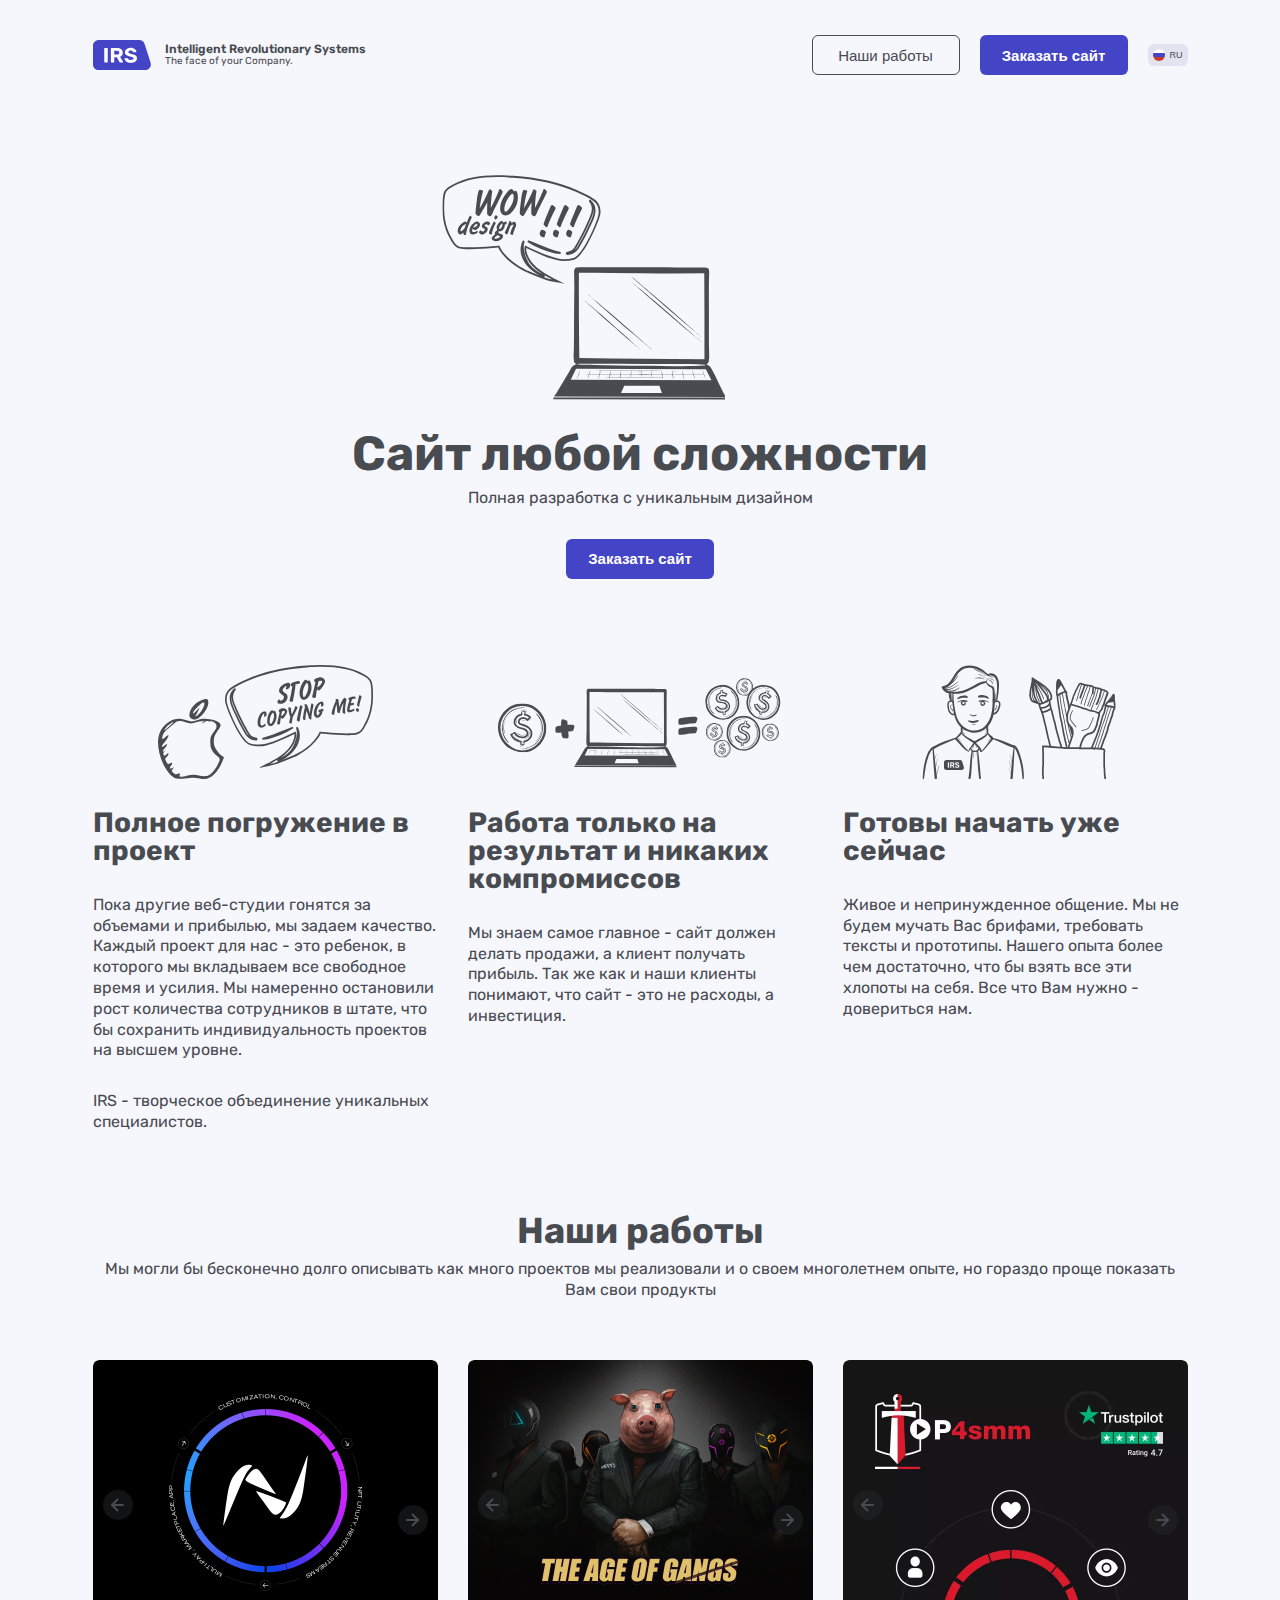
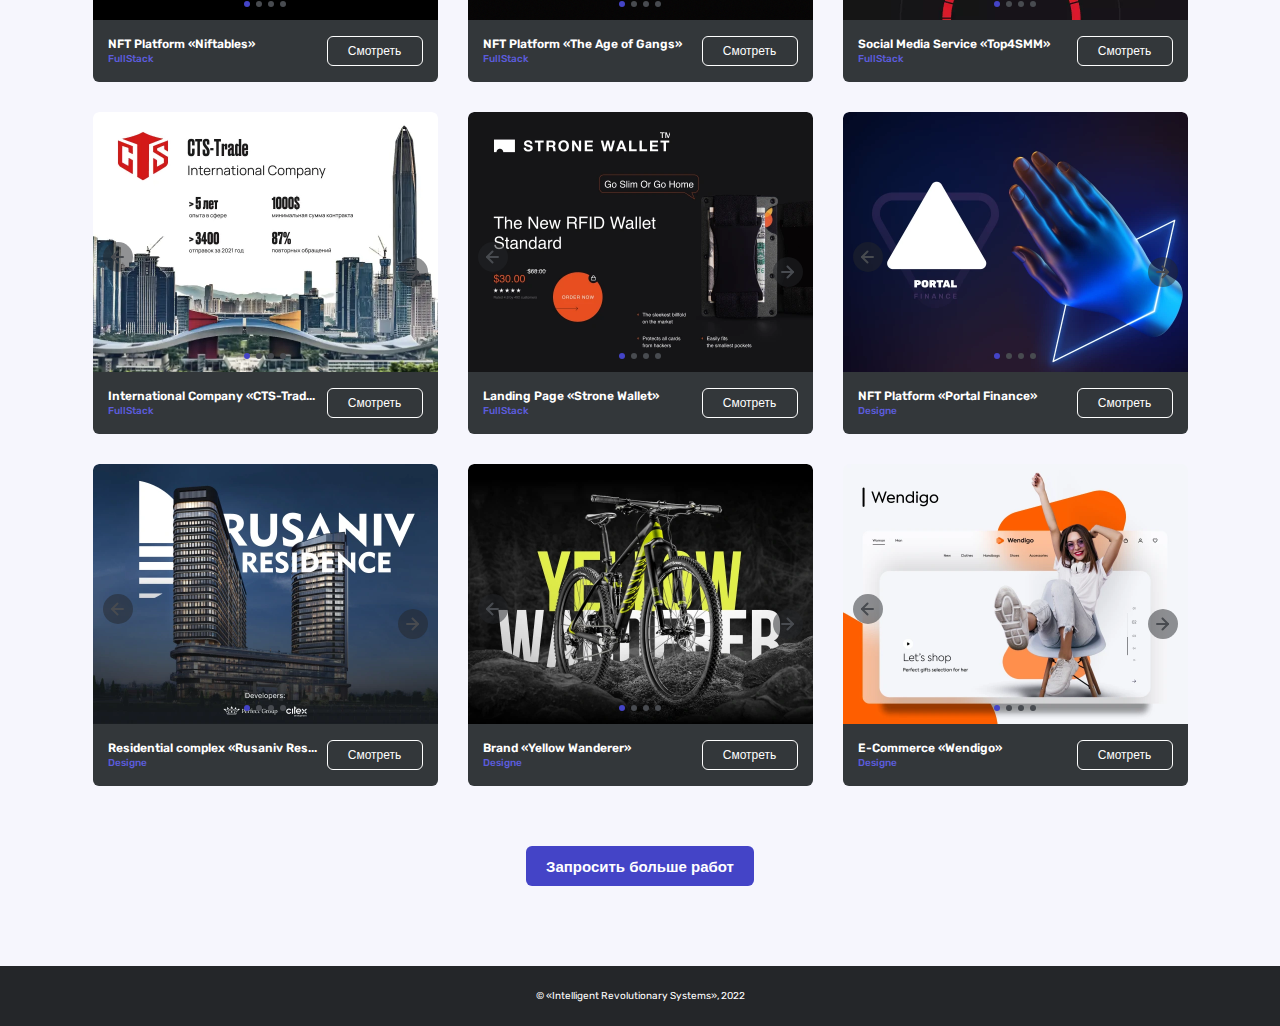
==== commit 393d9bad: "Fix end" ====
--- a/ru/index.html
+++ b/ru/index.html
@@ -19,7 +19,7 @@
       <span class="social__subtitle">Без ожидания</span>
       <div class="social__flex-container">
 
-        <a href="https://wa.me/995591003896">
+        <a href="https://wa.me/995591003896" target="_blank">
           <div class="social__flex-elem social__elem1">
             <div class="flex-elem__left-block">
               <img src="../img/social/whatsapp.svg" alt="whatsapp">
@@ -33,7 +33,7 @@
           </div>
         </a>
 
-        <a href="https://tlgg.ru/olegbtm">
+        <a href="https://t.me/olegbtm" target="_blank">
           <div class="social__flex-elem social__elem2">
             <div class="flex-elem__left-block">
               <img src="../img/social/telegram.svg" alt="telegram">
@@ -46,7 +46,7 @@
           </div>
         </a>
 
-        <a href="webirsteam@gmail.com">
+        <a href="mailto:webirsteam@gmail.com" target="_blank">
           <div class="social__flex-elem social__elem3">
             <div class="flex-elem__left-block">
               <img src="../img/social/mail.svg" alt="mail">
@@ -59,7 +59,7 @@
           </div>
         </a>
 
-        <a href="https://www.instagram.com/webirs.io/">
+        <a href="https://www.instagram.com/webirs.io/" target="_blank">
           <div class="social__flex-elem social__elem4">
             <div class="flex-elem__left-block">
               <img src="../img/social/instagram.svg" alt="instagram">
@@ -72,7 +72,7 @@
           </div>
         </a>
 
-        <a href="https://www.behance.net/qipeer">
+        <a href="https://www.behance.net/qipeer" target="_blank">
           <div class="social__flex-elem social__elem5">
             <div class="flex-elem__left-block">
               <img src="../img/social/behance.svg" alt="behance">
@@ -167,16 +167,16 @@
           <div class="flex-elem__slider swiper">
             <div class="swiper-wrapper">
               <div class="swiper-slide">
-                <img src="../img/portfolio/elem1/slide1.png" alt="" />
-              </div>
-              <div class="swiper-slide">
-                <img src="../img/portfolio/elem1/slide2.png" alt="" />
-              </div>
-              <div class="swiper-slide">
-                <img src="../img/portfolio/elem1/slide3.png" alt="" />
-              </div>
-              <div class="swiper-slide">
-                <img src="../img/portfolio/elem1/slide4.png" alt="" />
+                <img src="../img/portfolio/elem1/slide1.webp" alt="" />
+              </div>
+              <div class="swiper-slide">
+                <img src="../img/portfolio/elem1/slide2.webp" alt="" />
+              </div>
+              <div class="swiper-slide">
+                <img src="../img/portfolio/elem1/slide3.webp" alt="" />
+              </div>
+              <div class="swiper-slide">
+                <img src="../img/portfolio/elem1/slide4.webp" alt="" />
               </div>
             </div>
             <div class="swiper-pagination"></div>
@@ -198,16 +198,16 @@
           <div class="flex-elem__slider swiper">
             <div class="swiper-wrapper">
               <div class="swiper-slide">
-                <img src="../img/portfolio/elem2/slide1.png" alt="" />
-              </div>
-              <div class="swiper-slide">
-                <img src="../img/portfolio/elem2/slide2.png" alt="" />
-              </div>
-              <div class="swiper-slide">
-                <img src="../img/portfolio/elem2/slide3.png" alt="" />
-              </div>
-              <div class="swiper-slide">
-                <img src="../img/portfolio/elem2/slide4.png" alt="" />
+                <img src="../img/portfolio/elem2/slide1.webp" alt="" />
+              </div>
+              <div class="swiper-slide">
+                <img src="../img/portfolio/elem2/slide2.webp" alt="" />
+              </div>
+              <div class="swiper-slide">
+                <img src="../img/portfolio/elem2/slide3.webp" alt="" />
+              </div>
+              <div class="swiper-slide">
+                <img src="../img/portfolio/elem2/slide4.webp" alt="" />
               </div>
             </div>
             <div class="swiper-pagination"></div>
@@ -229,16 +229,16 @@
           <div class="flex-elem__slider swiper">
             <div class="swiper-wrapper">
               <div class="swiper-slide">
-                <img src="../img/portfolio/elem3/slide1.png" alt="" />
-              </div>
-              <div class="swiper-slide">
-                <img src="../img/portfolio/elem3/slide2.png" alt="" />
-              </div>
-              <div class="swiper-slide">
-                <img src="../img/portfolio/elem3/slide3.png" alt="" />
-              </div>
-              <div class="swiper-slide">
-                <img src="../img/portfolio/elem3/slide4.png" alt="" />
+                <img src="../img/portfolio/elem3/slide1.webp" alt="" />
+              </div>
+              <div class="swiper-slide">
+                <img src="../img/portfolio/elem3/slide2.webp" alt="" />
+              </div>
+              <div class="swiper-slide">
+                <img src="../img/portfolio/elem3/slide3.webp" alt="" />
+              </div>
+              <div class="swiper-slide">
+                <img src="../img/portfolio/elem3/slide4.webp" alt="" />
               </div>
             </div>
             <div class="swiper-pagination"></div>
@@ -260,16 +260,16 @@
           <div class="flex-elem__slider swiper">
             <div class="swiper-wrapper">
               <div class="swiper-slide">
-                <img src="../img/portfolio/elem4/slide1.png" alt="" />
-              </div>
-              <div class="swiper-slide">
-                <img src="../img/portfolio/elem4/slide2.png" alt="" />
-              </div>
-              <div class="swiper-slide">
-                <img src="../img/portfolio/elem4/slide3.png" alt="" />
-              </div>
-              <div class="swiper-slide">
-                <img src="../img/portfolio/elem4/slide4.png" alt="" />
+                <img src="../img/portfolio/elem4/slide1.webp" alt="" />
+              </div>
+              <div class="swiper-slide">
+                <img src="../img/portfolio/elem4/slide2.webp" alt="" />
+              </div>
+              <div class="swiper-slide">
+                <img src="../img/portfolio/elem4/slide3.webp" alt="" />
+              </div>
+              <div class="swiper-slide">
+                <img src="../img/portfolio/elem4/slide4.webp" alt="" />
               </div>
             </div>
             <div class="swiper-pagination"></div>
@@ -291,16 +291,16 @@
           <div class="flex-elem__slider swiper">
             <div class="swiper-wrapper">
               <div class="swiper-slide">
-                <img src="../img/portfolio/elem5/slide1.png" alt="" />
-              </div>
-              <div class="swiper-slide">
-                <img src="../img/portfolio/elem5/slide2.png" alt="" />
-              </div>
-              <div class="swiper-slide">
-                <img src="../img/portfolio/elem5/slide3.png" alt="" />
-              </div>
-              <div class="swiper-slide">
-                <img src="../img/portfolio/elem5/slide4.png" alt="" />
+                <img src="../img/portfolio/elem5/slide1.webp" alt="" />
+              </div>
+              <div class="swiper-slide">
+                <img src="../img/portfolio/elem5/slide2.webp" alt="" />
+              </div>
+              <div class="swiper-slide">
+                <img src="../img/portfolio/elem5/slide3.webp" alt="" />
+              </div>
+              <div class="swiper-slide">
+                <img src="../img/portfolio/elem5/slide4.webp" alt="" />
               </div>
             </div>
             <div class="swiper-pagination"></div>
@@ -322,16 +322,16 @@
           <div class="flex-elem__slider swiper">
             <div class="swiper-wrapper">
               <div class="swiper-slide">
-                <img src="../img/portfolio/elem6/slide1.png" alt="" />
-              </div>
-              <div class="swiper-slide">
-                <img src="../img/portfolio/elem6/slide2.png" alt="" />
-              </div>
-              <div class="swiper-slide">
-                <img src="../img/portfolio/elem6/slide3.png" alt="" />
-              </div>
-              <div class="swiper-slide">
-                <img src="../img/portfolio/elem6/slide4.png" alt="" />
+                <img src="../img/portfolio/elem6/slide1.webp" alt="" />
+              </div>
+              <div class="swiper-slide">
+                <img src="../img/portfolio/elem6/slide2.webp" alt="" />
+              </div>
+              <div class="swiper-slide">
+                <img src="../img/portfolio/elem6/slide3.webp" alt="" />
+              </div>
+              <div class="swiper-slide">
+                <img src="../img/portfolio/elem6/slide4.webp" alt="" />
               </div>
             </div>
             <div class="swiper-pagination"></div>
@@ -353,16 +353,16 @@
           <div class="flex-elem__slider swiper">
             <div class="swiper-wrapper">
               <div class="swiper-slide">
-                <img src="../img/portfolio/elem7/slide1.png" alt="" />
-              </div>
-              <div class="swiper-slide">
-                <img src="../img/portfolio/elem7/slide2.png" alt="" />
-              </div>
-              <div class="swiper-slide">
-                <img src="../img/portfolio/elem7/slide3.png" alt="" />
-              </div>
-              <div class="swiper-slide">
-                <img src="../img/portfolio/elem7/slide4.png" alt="" />
+                <img src="../img/portfolio/elem7/slide1.webp" alt="" />
+              </div>
+              <div class="swiper-slide">
+                <img src="../img/portfolio/elem7/slide2.webp" alt="" />
+              </div>
+              <div class="swiper-slide">
+                <img src="../img/portfolio/elem7/slide3.webp" alt="" />
+              </div>
+              <div class="swiper-slide">
+                <img src="../img/portfolio/elem7/slide4.webp" alt="" />
               </div>
             </div>
             <div class="swiper-pagination"></div>
@@ -384,16 +384,16 @@
           <div class="flex-elem__slider swiper">
             <div class="swiper-wrapper">
               <div class="swiper-slide">
-                <img src="../img/portfolio/elem8/slide1.png" alt="" />
-              </div>
-              <div class="swiper-slide">
-                <img src="../img/portfolio/elem8/slide2.png" alt="" />
-              </div>
-              <div class="swiper-slide">
-                <img src="../img/portfolio/elem8/slide3.png" alt="" />
-              </div>
-              <div class="swiper-slide">
-                <img src="../img/portfolio/elem8/slide4.png" alt="" />
+                <img src="../img/portfolio/elem8/slide1.webp" alt="" />
+              </div>
+              <div class="swiper-slide">
+                <img src="../img/portfolio/elem8/slide2.webp" alt="" />
+              </div>
+              <div class="swiper-slide">
+                <img src="../img/portfolio/elem8/slide3.webp" alt="" />
+              </div>
+              <div class="swiper-slide">
+                <img src="../img/portfolio/elem8/slide4.webp" alt="" />
               </div>
             </div>
             <div class="swiper-pagination"></div>
@@ -415,16 +415,16 @@
           <div class="flex-elem__slider swiper">
             <div class="swiper-wrapper">
               <div class="swiper-slide">
-                <img src="../img/portfolio/elem9/slide1.png" alt="" />
-              </div>
-              <div class="swiper-slide">
-                <img src="../img/portfolio/elem9/slide2.png" alt="" />
-              </div>
-              <div class="swiper-slide">
-                <img src="../img/portfolio/elem9/slide3.png" alt="" />
-              </div>
-              <div class="swiper-slide">
-                <img src="../img/portfolio/elem9/slide4.png" alt="" />
+                <img src="../img/portfolio/elem9/slide1.webp" alt="" />
+              </div>
+              <div class="swiper-slide">
+                <img src="../img/portfolio/elem9/slide2.webp" alt="" />
+              </div>
+              <div class="swiper-slide">
+                <img src="../img/portfolio/elem9/slide3.webp" alt="" />
+              </div>
+              <div class="swiper-slide">
+                <img src="../img/portfolio/elem9/slide4.webp" alt="" />
               </div>
             </div>
             <div class="swiper-pagination"></div>
--- a/css/style.css
+++ b/css/style.css
@@ -146,6 +146,7 @@
 
 body .wrapper-mobile .header-mobile .language .language__ru:hover,
 body .wrapper-mobile .header-mobile .language .language__en:hover {
+  border-radius: 0 0 6px 6px;
   -webkit-transition: .3s;
   transition: .3s;
   cursor: pointer;
@@ -478,7 +479,6 @@
   -webkit-box-align: start;
       -ms-flex-align: start;
           align-items: flex-start;
-  gap: 2px;
 }
 
 body .social-container.active .social .social__flex-container a .social__flex-elem .flex-elem__left-block img {
@@ -501,6 +501,7 @@
 
 body .social-container.active .social .social__flex-container a .social__flex-elem .flex-elem__left-block .span-container span {
   font-weight: 400;
+  line-height: 17px;
   font-size: 14px;
   color: #ffffff;
 }
@@ -577,6 +578,7 @@
 
 body .wrapper .header .language .language__ru:hover,
 body .wrapper .header .language .language__en:hover {
+  border-radius: 0 0 6px 6px;
   -webkit-transition: .3s;
   transition: .3s;
   cursor: pointer;
@@ -741,6 +743,7 @@
 }
 
 body .wrapper .main .main__subtitle {
+  line-height: 130%;
   font-weight: 400;
   font-size: 16px;
   margin: 10px 0 0 0;
@@ -869,6 +872,7 @@
 
 body .wrapper .portfolio .portfolio__flex-container .flex-elem .flex-elem__slider .swiper-button-prev,
 body .wrapper .portfolio .portfolio__flex-container .flex-elem .flex-elem__slider .swiper-button-next {
+  margin: 0;
   background: rgba(36, 38, 41, 0.5);
   width: 30px;
   height: 30px;
@@ -895,8 +899,8 @@
 
 body .wrapper .portfolio .portfolio__flex-container .flex-elem .flex-elem__slider .swiper-button-next {
   background-image: url(../img/portfolio/arrow-grey.svg);
-  -webkit-transform: rotate(180deg);
-          transform: rotate(180deg);
+  -webkit-transform: rotate(180deg) translateY(-50%);
+          transform: rotate(180deg) translateY(-50%);
 }
 
 body .wrapper .portfolio .portfolio__flex-container .flex-elem .flex-elem__slider .swiper-pagination .swiper-pagination-bullet {
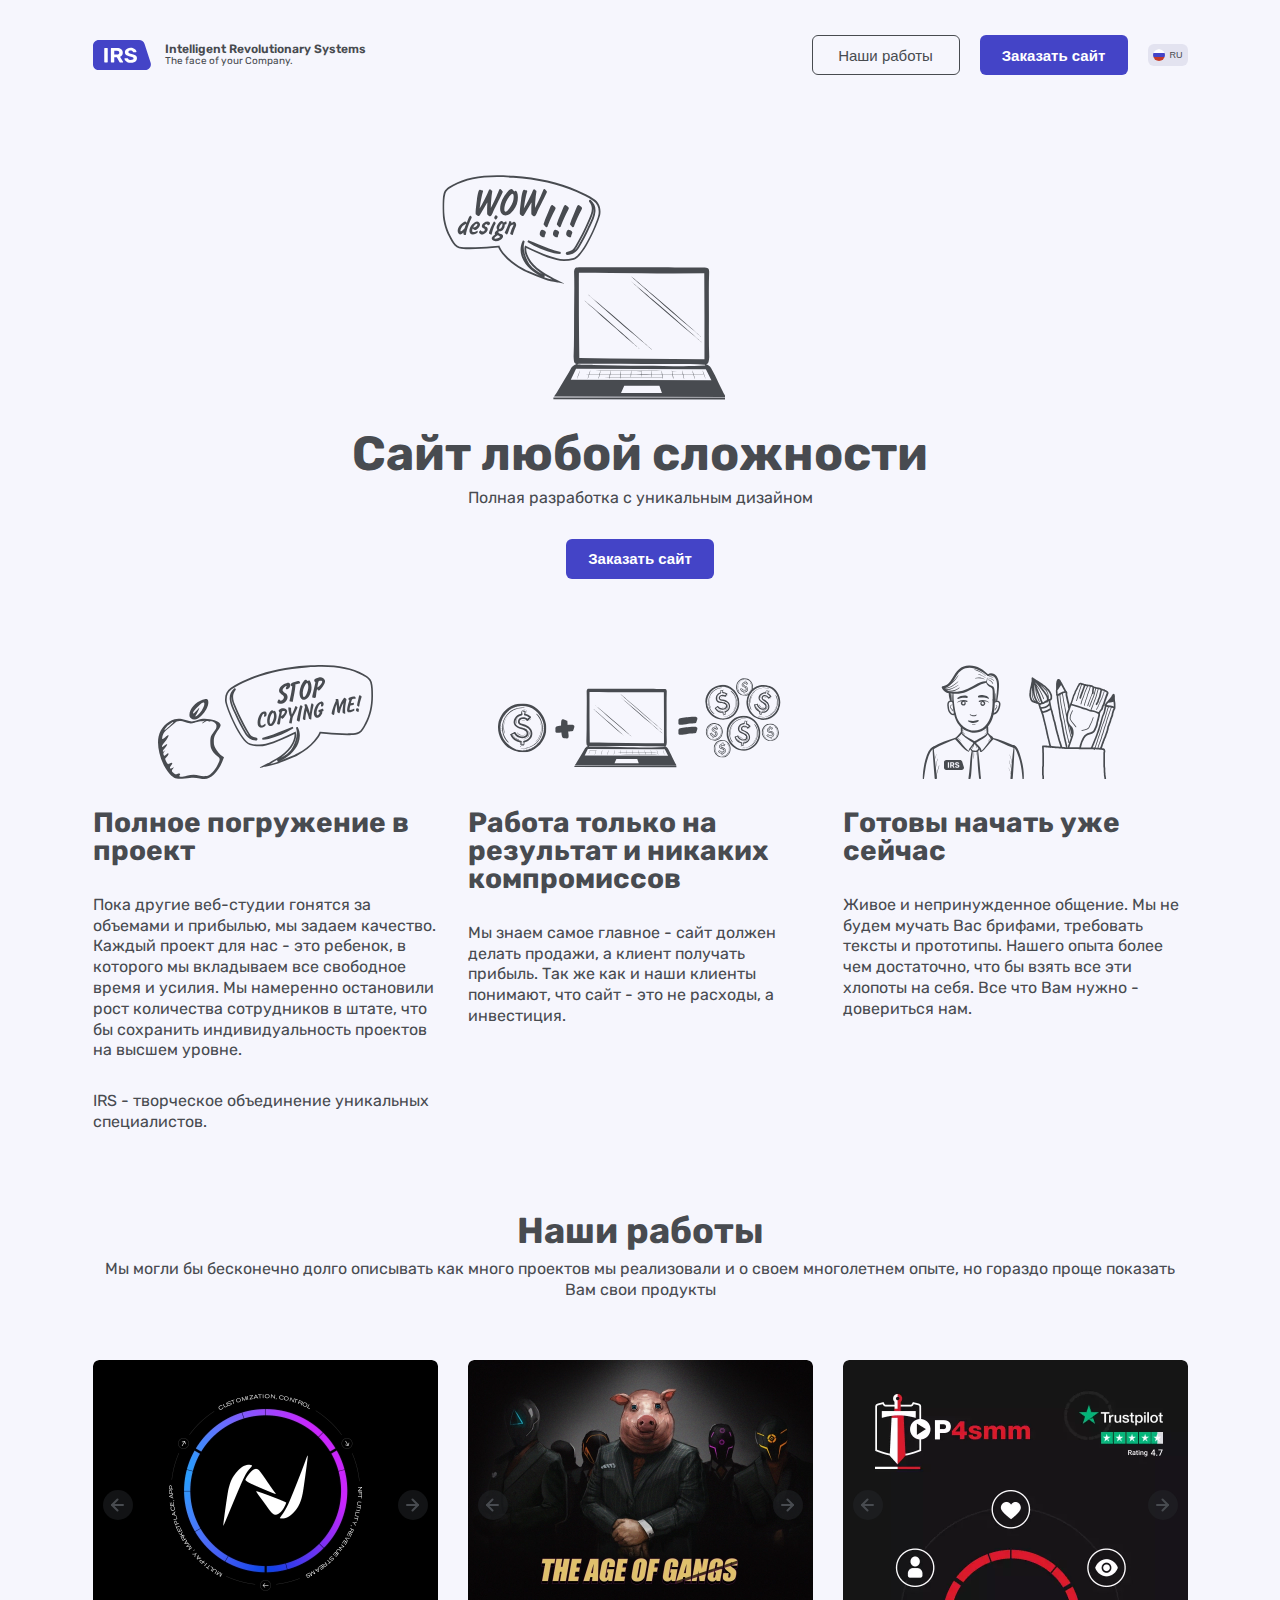
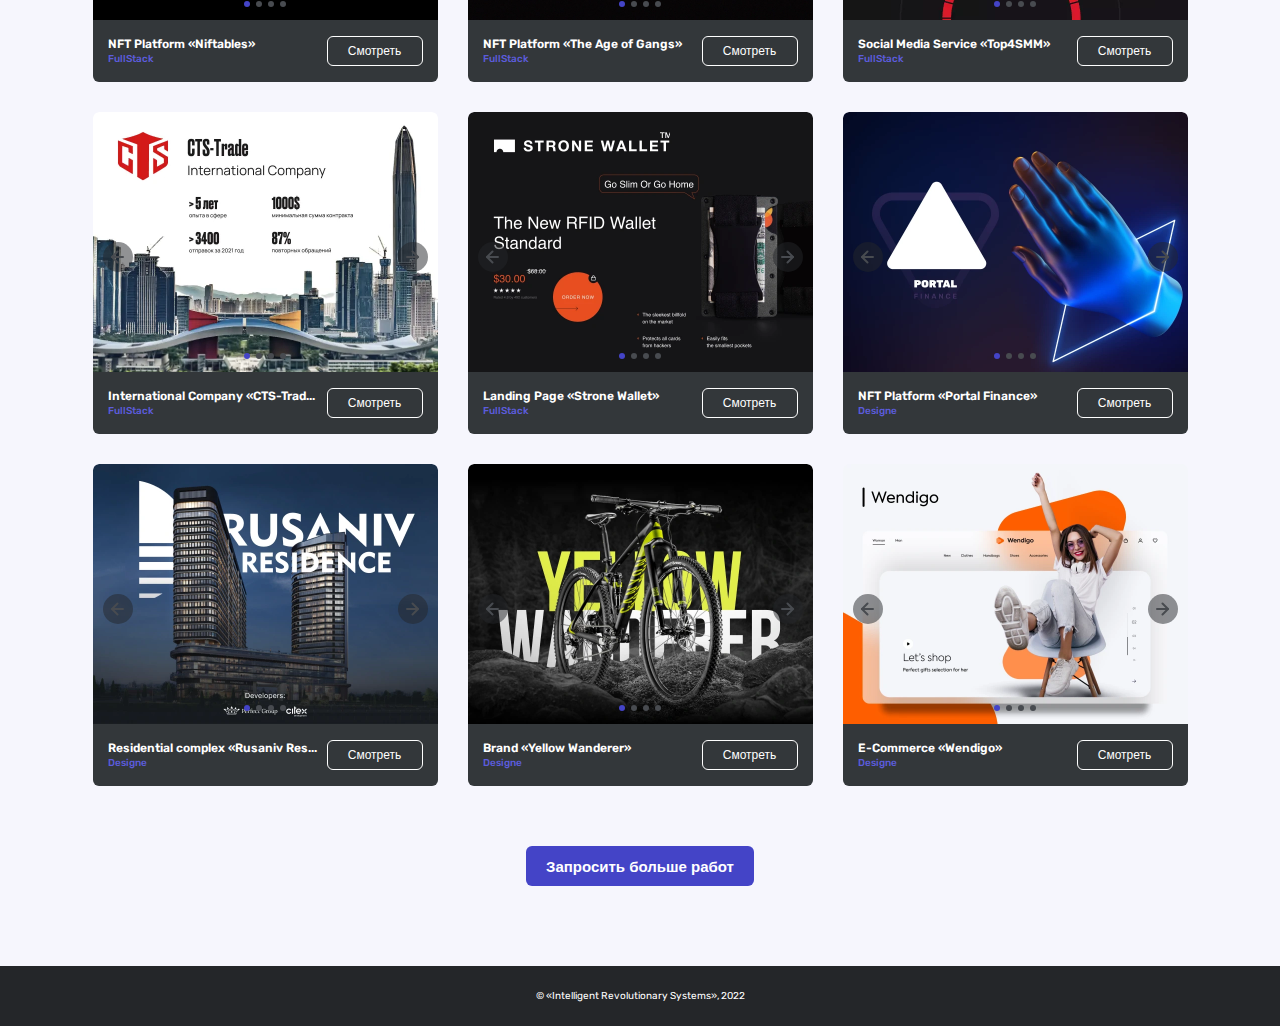
==== commit 2e1a432a: "fix" ====
--- a/ru/index.html
+++ b/ru/index.html
@@ -515,7 +515,7 @@
     </main>
     <footer class="footer-mobile">
       <button class="connection" >Заказать сайт</button>
-      <button onclick="document.location='../portfolio.html'">Наши работы</button>
+      <button onclick="document.location='../ru/portfolio.html'">Наши работы</button>
     </footer>
 
 
--- a/css/style.css
+++ b/css/style.css
@@ -899,8 +899,8 @@
 
 body .wrapper .portfolio .portfolio__flex-container .flex-elem .flex-elem__slider .swiper-button-next {
   background-image: url(../img/portfolio/arrow-grey.svg);
-  -webkit-transform: rotate(180deg) translateY(-50%);
-          transform: rotate(180deg) translateY(-50%);
+  -webkit-transform: rotate(180deg);
+          transform: rotate(180deg);
 }
 
 body .wrapper .portfolio .portfolio__flex-container .flex-elem .flex-elem__slider .swiper-pagination .swiper-pagination-bullet {
